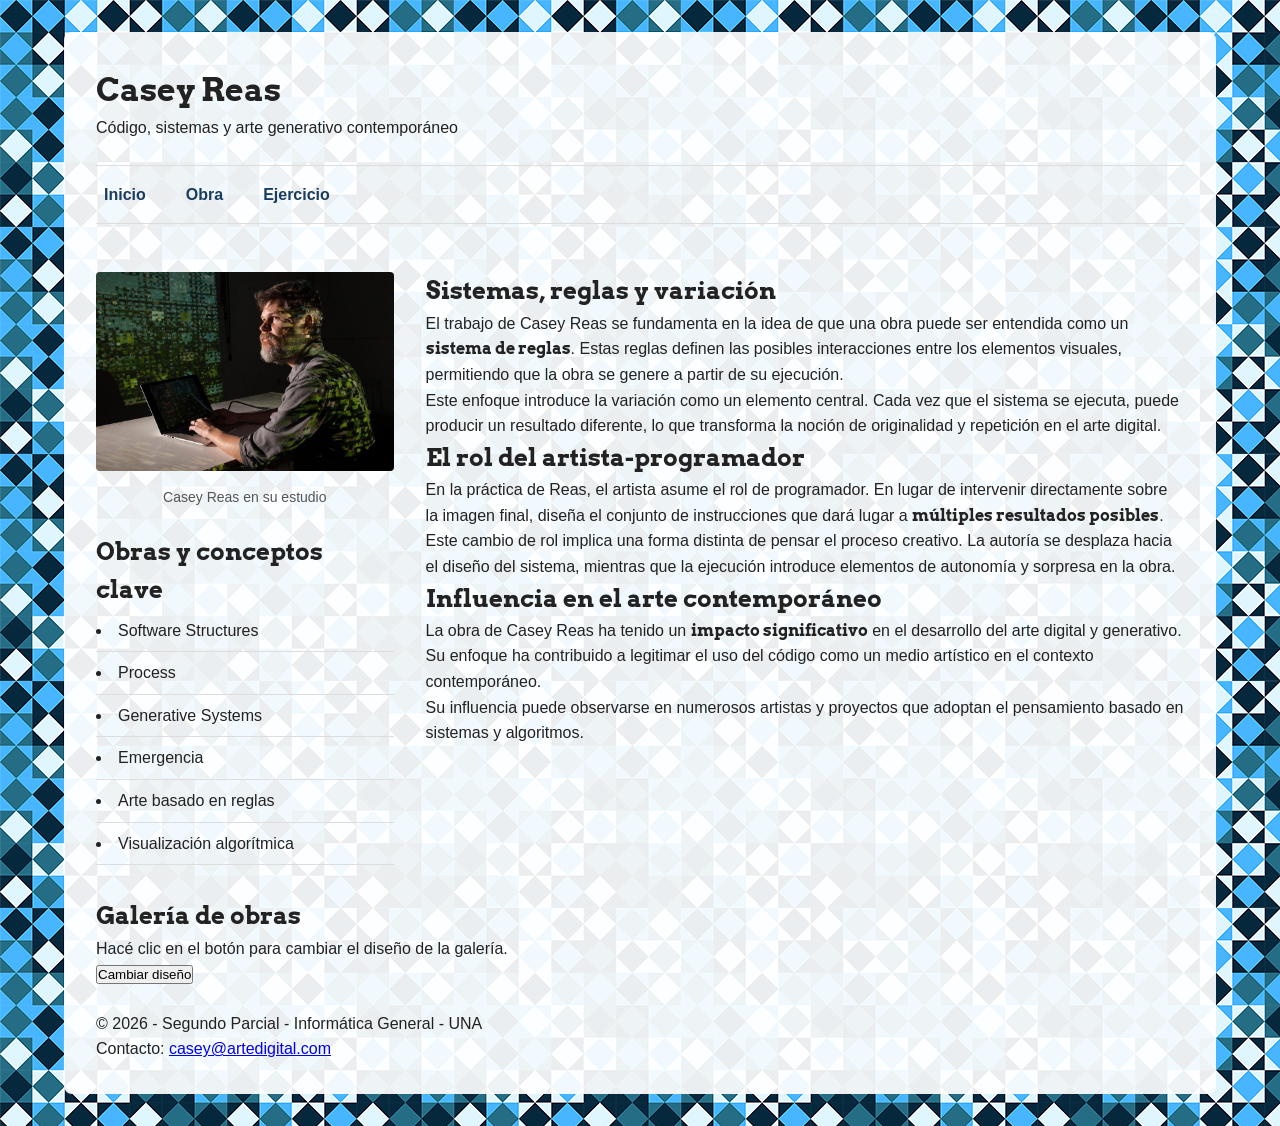
==== obra.html @ 59d0b4b2 "Formando código base html y css" ====
<!DOCTYPE html>
<html lang="es">
<head>
  <meta charset="UTF-8">
  <title>Casey Reas - Obras</title> 
  <link rel="preconnect" href="https://fonts.googleapis.com">
  <link rel="preconnect" href="https://fonts.gstatic.com" crossorigin>
  <link href="https://fonts.googleapis.com/css2?family=Arvo:ital,wght@0,400;0,700;1,400;1,700&display=swap" rel="stylesheet">
  <link rel="stylesheet" href="css/estilos.css">
</head>
<body>
<div class="contenedor">

    <header>
      <h1>Casey Reas</h1>
      <p>Código, sistemas y arte generativo contemporáneo</p>
    </header>

    <nav>
      <ul>
        <li><a href="index.html">Inicio</a></li>
        <li><a href="obra.html">Obra</a></li>
        <li><a href="ejercicio.html">Ejercicio</a></li>
      </ul>
    </nav>

    <main>
      <div class="columnas-2">

    <aside class="col-angosta">
      <figure>
        <img src="img/reas.jpg" alt="Casey Reas trabajando en su estudio">
        <figcaption>Casey Reas en su estudio</figcaption>
      </figure>

      <h2>Obras y conceptos clave</h2>
      <ul>
        <li>Software Structures</li>
        <li>Process</li>
        <li>Generative Systems</li>
        <li>Emergencia</li>
        <li>Arte basado en reglas</li>
        <li>Visualización algorítmica</li>
      </ul>
    </aside>

    <section class="col-ancha">

      <article>
        <h2>Sistemas, reglas y variación</h2>
        <p>El trabajo de Casey Reas se fundamenta en la idea de que una obra puede ser entendida como un <strong>sistema de reglas</strong>. Estas reglas definen las posibles interacciones entre los elementos visuales, permitiendo que la obra se genere a partir de su ejecución.</p>
        <p>Este enfoque introduce la variación como un elemento central. Cada vez que el sistema se ejecuta, puede producir un resultado diferente, lo que transforma la noción de originalidad y repetición en el arte digital.</p>
      </article>

      <article>
        <h2>El rol del artista-programador</h2>
        <p>En la práctica de Reas, el artista asume el rol de programador. En lugar de intervenir directamente sobre la imagen final, diseña el conjunto de instrucciones que dará lugar a <strong>múltiples resultados posibles</strong>.</p>
        <p>Este cambio de rol implica una forma distinta de pensar el proceso creativo. La autoría se desplaza hacia el diseño del sistema, mientras que la ejecución introduce elementos de autonomía y sorpresa en la obra.</p>
      </article>

      <article>
        <h2>Influencia en el arte contemporáneo</h2>
        <p>La obra de Casey Reas ha tenido un <strong>impacto significativo</strong> en el desarrollo del arte digital y generativo. Su enfoque ha contribuido a legitimar el uso del código como un medio artístico en el contexto contemporáneo.</p>
        <p>Su influencia puede observarse en numerosos artistas y proyectos que adoptan el pensamiento basado en sistemas y algoritmos.</p>
      </article>

    </section>

  </div>

  <!-- Acá va a ir la galería generada con JS, la sumamos en el próximo paso -->
  <section id="galeria">
    <h2>Galería de obras</h2>
    <p>Hacé clic en el botón para cambiar el diseño de la galería.</p>
    <button id="btn-cambiar-diseno">Cambiar diseño</button>
    <div id="contenedor-galeria" class="galeria-obras">
      <!-- Las obras se van a insertar acá dinámicamente con JavaScript -->
    </div>
  </section>
    </main>

<footer>
  <p>&copy; 2026 - Segundo Parcial - Informática General - UNA</p>
  <p>Contacto: <a href="mailto:casey@artedigital.com">casey@artedigital.com</a></p>
</footer>
</div>
<script src="js/galeria.js" defer></script>
</body>
</html>
---- css/estilos.css ----
/* ===== RESET BÁSICO ===== */
* {
  margin: 0;
  padding: 0;
  box-sizing: border-box;
}

/* ===== TIPOGRAFÍA BASE ===== */
body {
  font-family: Arial, Helvetica, sans-serif;
  font-size: 1rem;
  line-height: 1.6;
  color: #222222;
}

h1, h2, h3, strong, blockquote {
  font-family: 'Arvo', serif;
}

/* ===== FONDO Y CENTRADO GENERAL ===== */
body {
  display: flex;
  justify-content: center;
  background-image: url('../img/fondo.png');
  background-repeat: repeat;
  min-height: 100vh;
}

/* ===== CONTENEDOR PRINCIPAL ===== */
.contenedor {
  width: 90%;
  max-width: 75rem;
  display: flex;
  flex-direction: column;
  gap: 1.5rem;
  background-color: rgba(255, 255, 255, 0.92);
  margin: 2rem 0;
  padding: 2rem;
  border-radius: 0.5rem;
}

/* ===== LAYOUT 2 COLUMNAS (obra.html) ===== */
.columnas-2 {
  display: flex;
  flex-direction: row;
  flex-wrap: wrap;
  gap: 2rem;
  margin-bottom: 2rem;
}

.col-angosta {
  flex: 1 1 25%;
}

.col-ancha {
  flex: 2 1 65%;
}

/* ===== IMAGEN Y FIGURE ===== */
figure {
  margin-bottom: 1.5rem;
}

figure img {
  width: 100%;
  height: auto;
  border-radius: 0.25rem;
}

figcaption {
  font-size: 0.875rem;
  color: #555555;
  margin-top: 0.5rem;
  text-align: center;
}

/* ===== LISTA "OBRAS Y CONCEPTOS CLAVE" ===== */
.col-angosta ul {
  list-style-position: inside;
  padding-left: 0;
}

.col-angosta li {
  padding: 0.5rem 0;
  border-bottom: 1px solid #dddddd;
}

/* ===== NAV HORIZONTAL ===== */
nav ul {
  display: flex;
  flex-direction: row;
  list-style: none;
  gap: 1.5rem;
  padding: 1rem 0;
  border-top: 1px solid #dddddd;
  border-bottom: 1px solid #dddddd;
  margin-bottom: 1.5rem;
}

nav a {
  text-decoration: none;
  color: #1a3c5e;
  font-weight: bold;
  padding: 0.25rem 0.5rem;
  transition: color 0.2s ease;
}

nav a:hover {
  color: #4aa8e0;
}

nav a:visited {
  color: #1a3c5e; /* para que no se vea "gastado" en violeta al visitarlo */
}
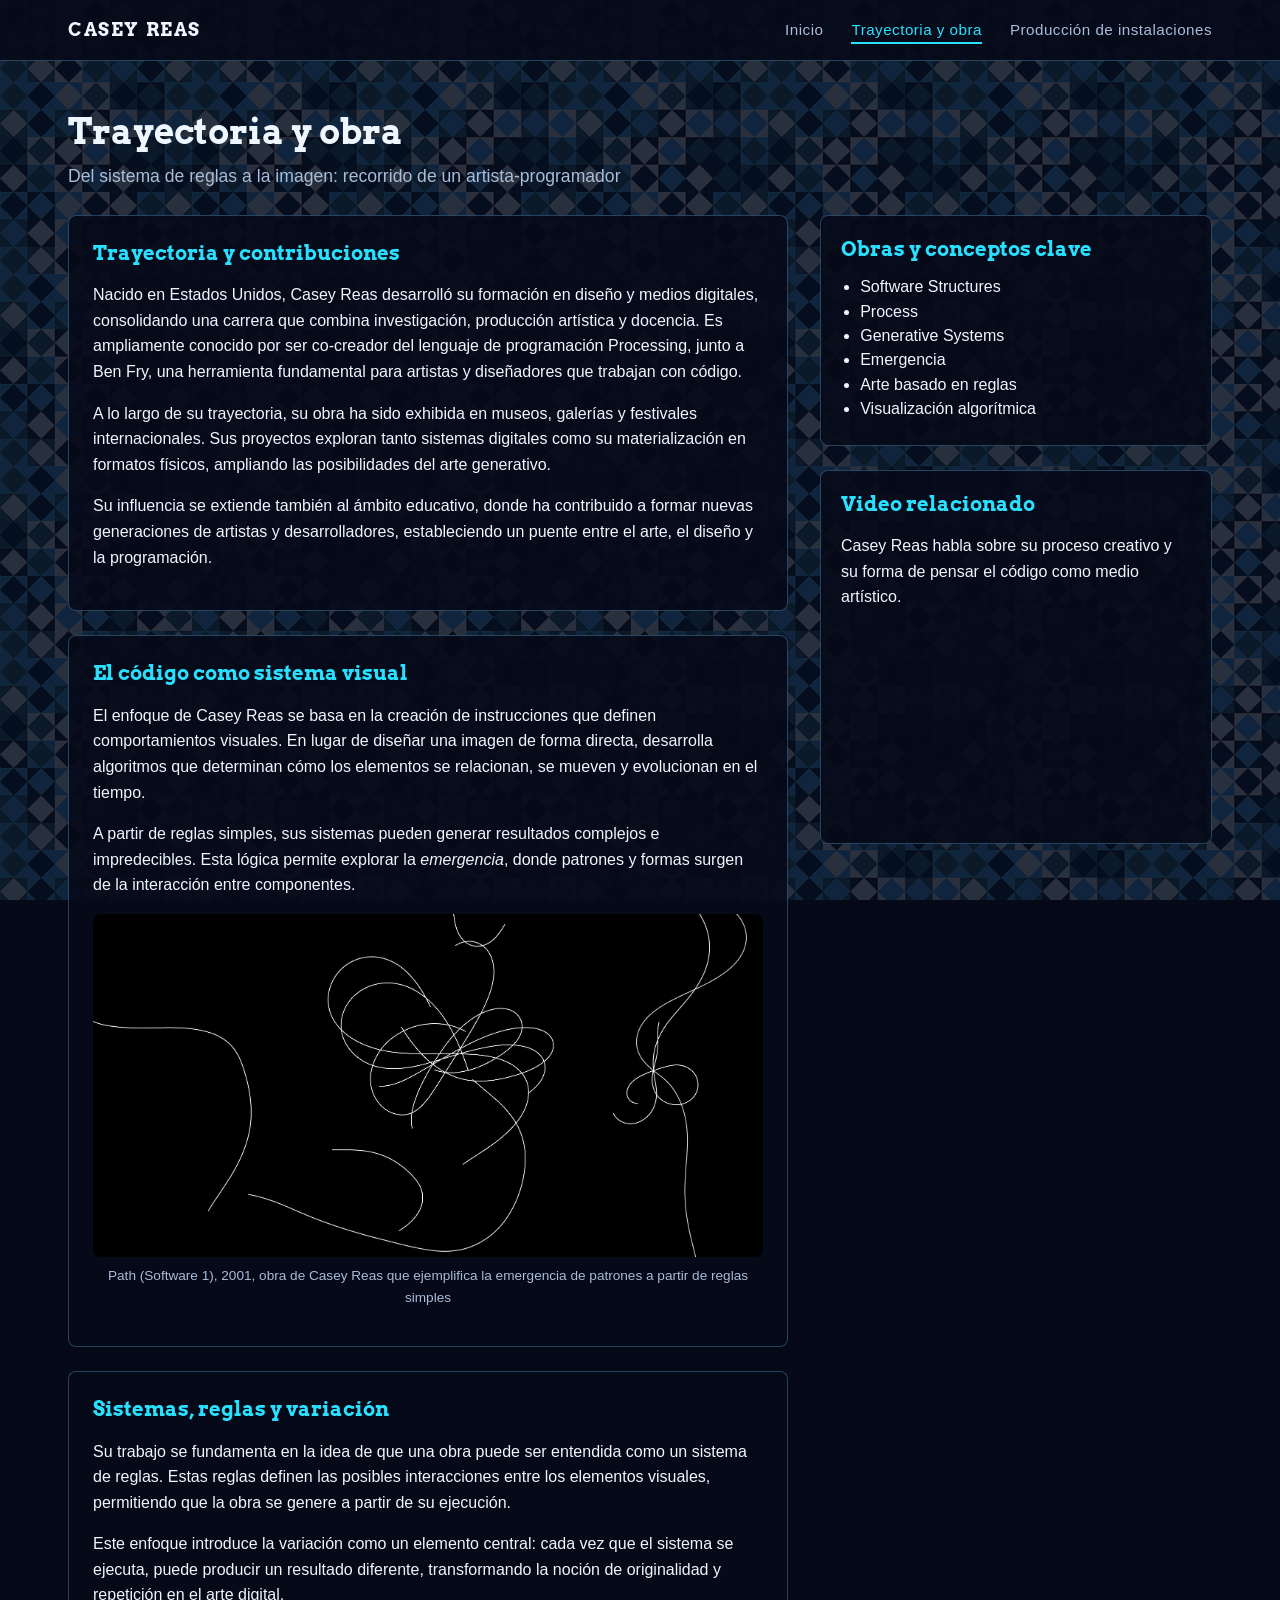
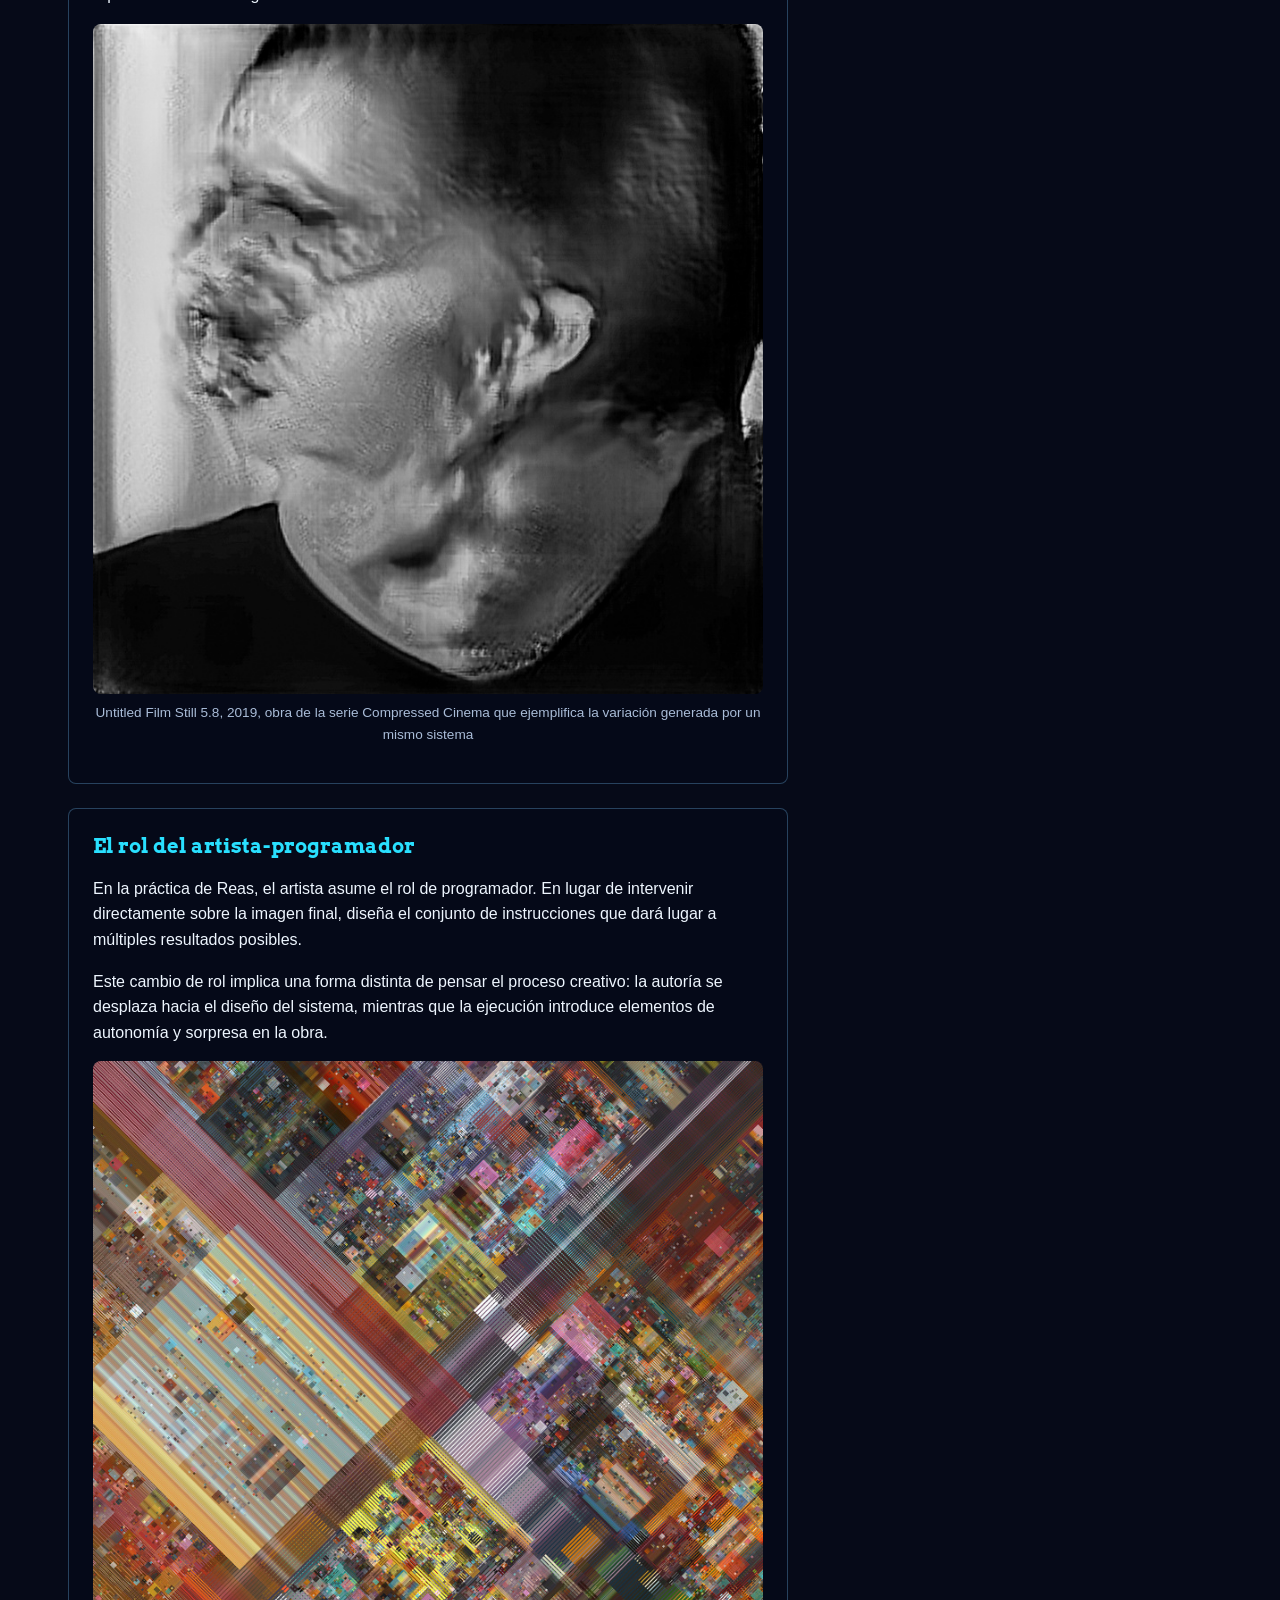
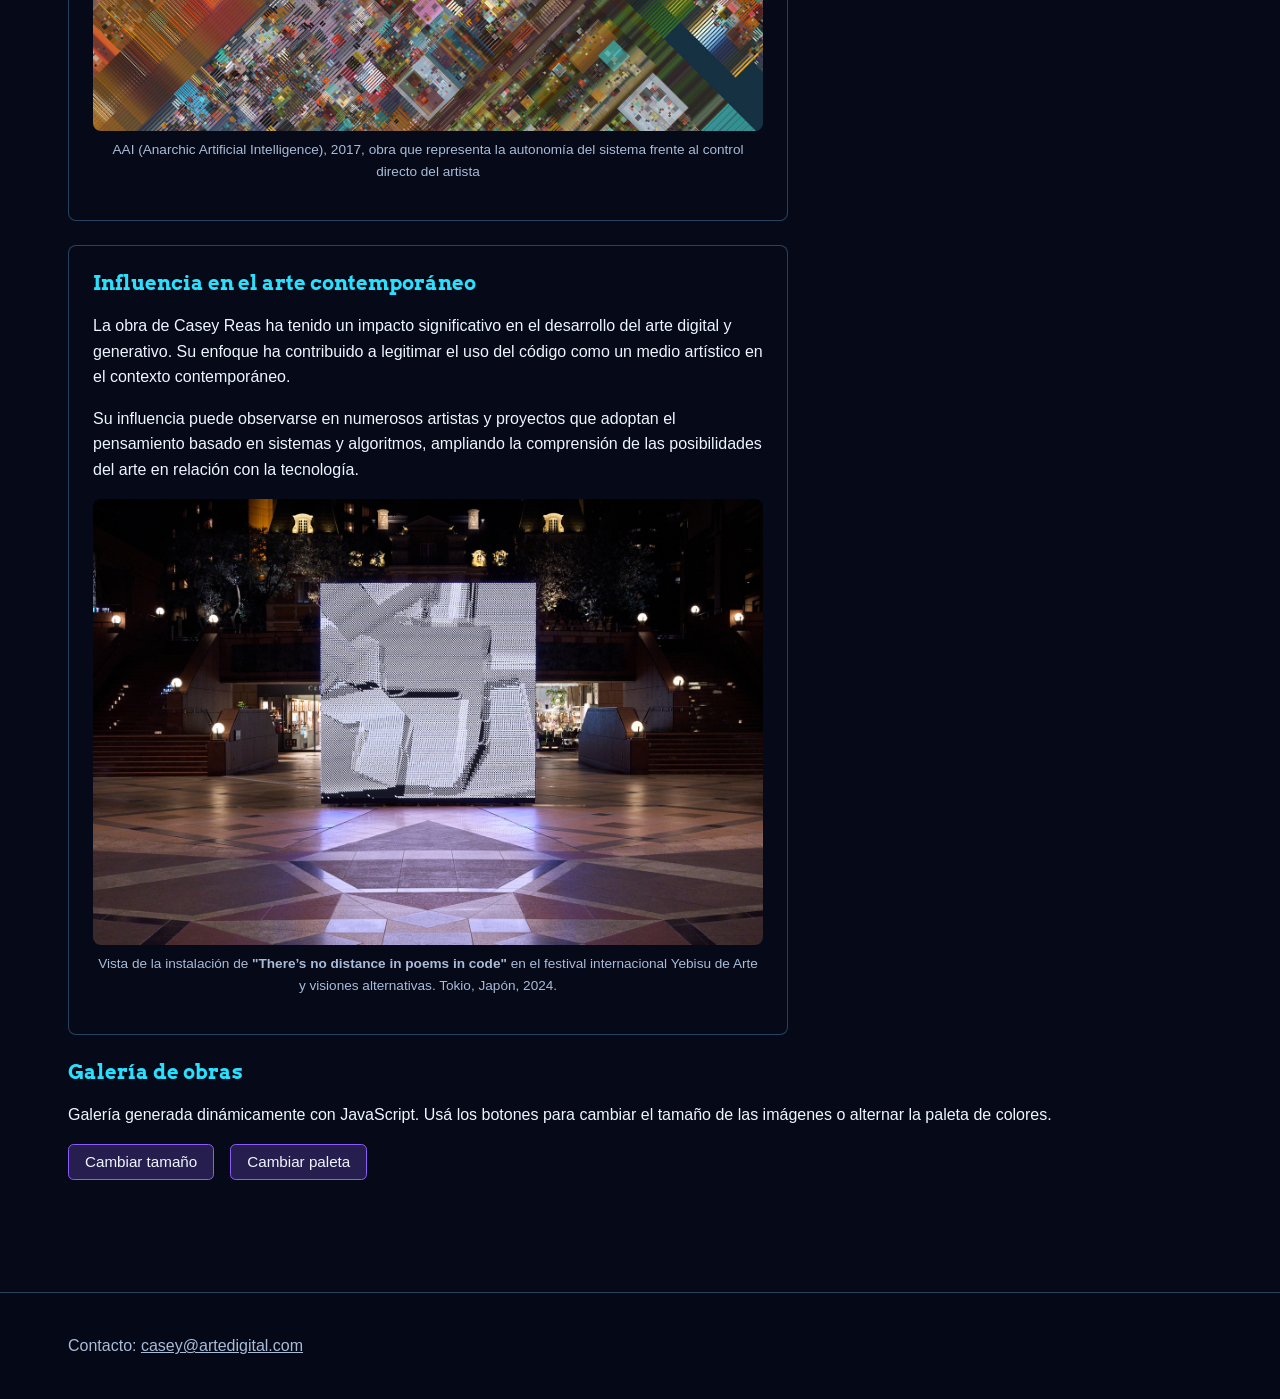
==== commit c58116d3: "Agregar imágenes nuevas y completar código obra.html" ====
--- a/obra.html
+++ b/obra.html
@@ -2,88 +2,139 @@
 <html lang="es">
 <head>
   <meta charset="UTF-8">
-  <title>Casey Reas - Obras</title> 
+  <title>Casey Reas | Trayectoria y obra</title>
+  <meta name="description" content="Trayectoria de Casey Reas, su enfoque sobre el código como sistema visual y una galería de sus obras.">
   <link rel="preconnect" href="https://fonts.googleapis.com">
-  <link rel="preconnect" href="https://fonts.gstatic.com" crossorigin>
-  <link href="https://fonts.googleapis.com/css2?family=Arvo:ital,wght@0,400;0,700;1,400;1,700&display=swap" rel="stylesheet">
+  <link href="https://fonts.googleapis.com/css2?family=Arvo:wght@400;700&display=swap" rel="stylesheet">
   <link rel="stylesheet" href="css/estilos.css">
 </head>
 <body>
-<div class="contenedor">
 
-    <header>
-      <h1>Casey Reas</h1>
-      <p>Código, sistemas y arte generativo contemporáneo</p>
-    </header>
+  <header class="sitio-header">
+    <div class="contenedor cabecera-flex">
+      <p class="marca">CASEY REAS</p>
+      <nav class="menu-principal" aria-label="Navegación principal">
+        <ul>
+          <li><a href="index.html">Inicio</a></li>
+          <li><a href="obra.html" class="activo">Trayectoria y obra</a></li>
+          <li><a href="produccion.html">Producción de instalaciones</a></li>
+        </ul>
+      </nav>
+    </div>
+  </header>
 
-    <nav>
-      <ul>
-        <li><a href="index.html">Inicio</a></li>
-        <li><a href="obra.html">Obra</a></li>
-        <li><a href="ejercicio.html">Ejercicio</a></li>
-      </ul>
-    </nav>
+  <main class="contenedor">
 
-    <main>
-      <div class="columnas-2">
+    <h1>Trayectoria y obra</h1>
+    <p class="subtitulo">Del sistema de reglas a la imagen: recorrido de un artista-programador</p>
 
-    <aside class="col-angosta">
-      <figure>
-        <img src="img/reas.jpg" alt="Casey Reas trabajando en su estudio">
-        <figcaption>Casey Reas en su estudio</figcaption>
-      </figure>
+    <!-- Layout de 2 columnas de ancho diferente -->
+    <div class="grid-2-columnas">
 
-      <h2>Obras y conceptos clave</h2>
-      <ul>
-        <li>Software Structures</li>
-        <li>Process</li>
-        <li>Generative Systems</li>
-        <li>Emergencia</li>
-        <li>Arte basado en reglas</li>
-        <li>Visualización algorítmica</li>
-      </ul>
-    </aside>
+      <article class="columna-principal">
 
-    <section class="col-ancha">
+        <section>
+          <h2>Trayectoria y contribuciones</h2>
+          <p>Nacido en Estados Unidos, Casey Reas desarrolló su formación en diseño y medios digitales, consolidando una carrera que combina investigación, producción artística y docencia. Es ampliamente conocido por ser co-creador del lenguaje de programación Processing, junto a Ben Fry, una herramienta fundamental para artistas y diseñadores que trabajan con código.</p>
+          <p>A lo largo de su trayectoria, su obra ha sido exhibida en museos, galerías y festivales internacionales. Sus proyectos exploran tanto sistemas digitales como su materialización en formatos físicos, ampliando las posibilidades del arte generativo.</p>
+          <p>Su influencia se extiende también al ámbito educativo, donde ha contribuido a formar nuevas generaciones de artistas y desarrolladores, estableciendo un puente entre el arte, el diseño y la programación.</p>
+        </section>
 
-      <article>
-        <h2>Sistemas, reglas y variación</h2>
-        <p>El trabajo de Casey Reas se fundamenta en la idea de que una obra puede ser entendida como un <strong>sistema de reglas</strong>. Estas reglas definen las posibles interacciones entre los elementos visuales, permitiendo que la obra se genere a partir de su ejecución.</p>
-        <p>Este enfoque introduce la variación como un elemento central. Cada vez que el sistema se ejecuta, puede producir un resultado diferente, lo que transforma la noción de originalidad y repetición en el arte digital.</p>
+        <section>
+          <h2>El código como sistema visual</h2>
+          <p>El enfoque de Casey Reas se basa en la creación de instrucciones que definen comportamientos visuales. En lugar de diseñar una imagen de forma directa, desarrolla algoritmos que determinan cómo los elementos se relacionan, se mueven y evolucionan en el tiempo.</p>
+          <p>A partir de reglas simples, sus sistemas pueden generar resultados complejos e impredecibles. Esta lógica permite explorar la <em>emergencia</em>, donde patrones y formas surgen de la interacción entre componentes.</p>
+                <div class="foto-inline">
+          <img src="img/reas-7.jpg" alt="Path, obra de Casey Reas que ejemplifica la emergencia de patrones a partir de reglas simples">
+           <p class="pie-foto">Path (Software 1), 2001, obra de Casey Reas que ejemplifica la emergencia de patrones a partir de reglas simples</p>
+        </div>
+        </section>
+
+
+
+        <section>
+          <h2>Sistemas, reglas y variación</h2>
+          <p>Su trabajo se fundamenta en la idea de que una obra puede ser entendida como un sistema de reglas. Estas reglas definen las posibles interacciones entre los elementos visuales, permitiendo que la obra se genere a partir de su ejecución.</p>
+          <p>Este enfoque introduce la variación como un elemento central: cada vez que el sistema se ejecuta, puede producir un resultado diferente, transformando la noción de originalidad y repetición en el arte digital.</p>
+          <div class="foto-inline">
+            <img src="img/reas-4.jpg" alt="Untitled Film Still 5.8, obra de la serie Compressed Cinema que ejemplifica la variación generada por un mismo sistema">
+           <p class="pie-foto">Untitled Film Still 5.8, 2019, obra de la serie Compressed Cinema que ejemplifica la variación generada por un mismo sistema</p>
+          </div>
+        </section>
+
+        <section>
+          <h2>El rol del artista-programador</h2>
+          <p>En la práctica de Reas, el artista asume el rol de programador. En lugar de intervenir directamente sobre la imagen final, diseña el conjunto de instrucciones que dará lugar a múltiples resultados posibles.</p>
+          <p>Este cambio de rol implica una forma distinta de pensar el proceso creativo: la autoría se desplaza hacia el diseño del sistema, mientras que la ejecución introduce elementos de autonomía y sorpresa en la obra.</p>
+          <div class="foto-inline">
+            <img src="img/reas-5.jpg" alt="AAI (Anarchic Artificial Intelligence), obra que representa la autonomía del sistema frente al control directo del artista">
+            <p class="pie-foto">AAI (Anarchic Artificial Intelligence), 2017, obra que representa la autonomía del sistema frente al control directo del artista</p>
+          </div>
+        </section>
+
+        <section>
+          <h2>Influencia en el arte contemporáneo</h2>
+          <p>La obra de Casey Reas ha tenido un impacto significativo en el desarrollo del arte digital y generativo. Su enfoque ha contribuido a legitimar el uso del código como un medio artístico en el contexto contemporáneo.</p>
+          <p>Su influencia puede observarse en numerosos artistas y proyectos que adoptan el pensamiento basado en sistemas y algoritmos, ampliando la comprensión de las posibilidades del arte en relación con la tecnología.</p>
+           <div class="foto-inline">
+            <img src="img/reas-6.jpg" alt="There's No Distance in Poems in Code, obra reciente de Casey Reas que muestra la vigencia de su trabajo en el arte contemporáneo">
+            <p class="pie-foto">Vista de la instalación de <strong>"There’s no distance in poems in code"</strong> en el festival internacional Yebisu de Arte y visiones alternativas. Tokio, Japón, 2024.</p>
+          </div>
+        </section>
+
       </article>
 
-      <article>
-        <h2>El rol del artista-programador</h2>
-        <p>En la práctica de Reas, el artista asume el rol de programador. En lugar de intervenir directamente sobre la imagen final, diseña el conjunto de instrucciones que dará lugar a <strong>múltiples resultados posibles</strong>.</p>
-        <p>Este cambio de rol implica una forma distinta de pensar el proceso creativo. La autoría se desplaza hacia el diseño del sistema, mientras que la ejecución introduce elementos de autonomía y sorpresa en la obra.</p>
-      </article>
+      <aside class="columna-lateral">
 
-      <article>
-        <h2>Influencia en el arte contemporáneo</h2>
-        <p>La obra de Casey Reas ha tenido un <strong>impacto significativo</strong> en el desarrollo del arte digital y generativo. Su enfoque ha contribuido a legitimar el uso del código como un medio artístico en el contexto contemporáneo.</p>
-        <p>Su influencia puede observarse en numerosos artistas y proyectos que adoptan el pensamiento basado en sistemas y algoritmos.</p>
-      </article>
+        <div class="panel-lateral">
+          <h2>Obras y conceptos clave</h2>
+          <ul class="lista-obras">
+            <li>Software Structures</li>
+            <li>Process</li>
+            <li>Generative Systems</li>
+            <li>Emergencia</li>
+            <li>Arte basado en reglas</li>
+            <li>Visualización algorítmica</li>
+          </ul>
+        </div>
 
+      <div class="panel-lateral">
+        <h2>Video relacionado</h2>
+        <p>Casey Reas habla sobre su proceso creativo y su forma de pensar el código como medio artístico.</p>
+        <div class="video-wrapper">
+      <iframe
+        src="https://www.youtube.com/embed/lu51j9V-ti0"
+        title="Casey Reas habla sobre arte generativo"
+        allowfullscreen>
+      </iframe>
+      </div>
+      </div>
+
+      </aside>
+
+    </div>
+
+    <!-- Funcionalidad JS: galería de obras (galeria.js) -->
+    <section>
+      <h2>Galería de obras</h2>
+      <p>Galería generada dinámicamente con JavaScript. Usá los botones para cambiar el tamaño de las imágenes o alternar la paleta de colores.</p>
+
+      <div class="controles-galeria">
+        <button id="btn-tamano" type="button">Cambiar tamaño</button>
+        <button id="btn-paleta" type="button">Cambiar paleta</button>
+      </div>
+
+      <div id="galeria" class="galeria" aria-live="polite"></div>
     </section>
 
-  </div>
+  </main>
 
-  <!-- Acá va a ir la galería generada con JS, la sumamos en el próximo paso -->
-  <section id="galeria">
-    <h2>Galería de obras</h2>
-    <p>Hacé clic en el botón para cambiar el diseño de la galería.</p>
-    <button id="btn-cambiar-diseno">Cambiar diseño</button>
-    <div id="contenedor-galeria" class="galeria-obras">
-      <!-- Las obras se van a insertar acá dinámicamente con JavaScript -->
+  <footer class="sitio-footer">
+    <div class="contenedor pie-flex">
+      <p>Contacto: <a href="mailto:casey@artedigital.com">casey@artedigital.com</a></p>
     </div>
-  </section>
-    </main>
+  </footer>
 
-<footer>
-  <p>&copy; 2026 - Segundo Parcial - Informática General - UNA</p>
-  <p>Contacto: <a href="mailto:casey@artedigital.com">casey@artedigital.com</a></p>
-</footer>
-</div>
-<script src="js/galeria.js" defer></script>
+  <script src="js/galeria.js"></script>
 </body>
 </html>
--- a/css/estilos.css
+++ b/css/estilos.css
@@ -1,114 +1,526 @@
-/* ===== RESET BÁSICO ===== */
+/* =========================================================
+   Casey Reas — hoja de estilos compartida
+   Paleta inspirada en su estética de código y sistemas
+   generativos: fondo oscuro tipo terminal, cian y un acento
+   dorado/verde tomado de sus imágenes de glitch y pixel-art.
+   ========================================================= */
+
+/* ---------- Reset básico ---------- */
 * {
+  box-sizing: border-box;
+}
+
+body {
+  margin: 0;
+  font-family: Arial, Helvetica, sans-serif;
+  color: #eef6ff;
+  background-color: #060a18;
+  display: flex;
+  flex-direction: column;
+  align-items: center;
+  min-height: 100vh;
+  position: relative;
+}
+
+/* El patrón de fondo se muestra como una textura sutil y fija,
+   detrás de todo el contenido, para que siga siendo visible
+   (punto 16) sin afectar la legibilidad del texto. */
+body::before {
+  content: "";
+  position: fixed;
+  inset: 0;
+  background-image: url("../img/fondo.png");
+  background-repeat: repeat;
+  background-size: 12rem;
+  opacity: 0.16;
+  z-index: -1;
+}
+
+img {
+  max-width: 100%;
+  display: block;
+}
+
+a {
+  color: #29e0ff;
+}
+
+/* ---------- Contenedor centrado (flexbox) ---------- */
+.contenedor {
+  width: 100%;
+  max-width: 74rem;
+  padding: 1.5rem 1.25rem;
+  display: flex;
+  flex-direction: column;
+  align-items: stretch;
+}
+
+/* ---------- Encabezado ---------- */
+.sitio-header {
+  width: 100%;
+  background-color: rgba(6, 10, 24, 0.92);
+  border-bottom: 1px solid rgba(120, 200, 255, 0.3);
+  position: sticky;
+  top: 0;
+  z-index: 10;
+  display: flex;
+  justify-content: center;
+}
+
+.cabecera-flex {
+  flex-direction: row;
+  justify-content: space-between;
+  align-items: center;
+  padding-top: 1rem;
+  padding-bottom: 1rem;
+}
+
+.marca {
+  font-family: 'Arvo', serif;
+  font-weight: 700;
+  letter-spacing: 0.1rem;
+  font-size: 1.1rem;
+  margin: 0;
+}
+
+/* Menú de navegación horizontal, igual en las tres páginas */
+.menu-principal ul {
+  list-style: none;
+  display: flex;
+  flex-direction: row;
+  gap: 1.75rem;
   margin: 0;
   padding: 0;
-  box-sizing: border-box;
-}
-
-/* ===== TIPOGRAFÍA BASE ===== */
-body {
+}
+
+.menu-principal a {
+  text-decoration: none;
+  color: #a9bcd8;
+  font-size: 0.95rem;
+  letter-spacing: 0.03rem;
+  padding-bottom: 0.25rem;
+  border-bottom: 2px solid transparent;
+  transition: color 0.2s ease, border-color 0.2s ease;
+}
+
+.menu-principal a:hover,
+.menu-principal a.activo {
+  color: #29e0ff;
+  border-bottom-color: #29e0ff;
+}
+
+/* ---------- Tipografía general ---------- */
+h1, h2, h3 {
+  font-family: 'Arvo', serif;
+  line-height: 1.3;
+}
+
+h1 {
+  font-size: 2.2rem;
+  margin-bottom: 0.5rem;
+}
+
+h2 {
+  font-size: 1.25rem;
+  color: #29e0ff;
+  margin-top: 0;
+}
+
+h3 {
+  font-size: 1rem;
+}
+
+.subtitulo {
+  color: #a9bcd8;
+  font-size: 1.1rem;
+  margin-top: 0;
+  margin-bottom: 1.5rem;
+}
+
+p {
+  line-height: 1.6;
+  font-size: 1rem;
+}
+
+/* ---------- Intro (inicio) ---------- */
+.intro {
+  text-align: center;
+  padding: 2rem 0 1rem;
+}
+
+.cita-destacada {
+  font-family: 'Arvo', serif;
+  font-size: 1.05rem;
+  max-width: 40rem;
+  margin: 1.5rem auto 0;
+  padding: 1.25rem 1.5rem;
+  border-left: 3px solid #ffb84d;
+  background-color: rgba(6, 10, 24, 0.88);
+  text-align: left;
+}
+
+.cita-destacada cite {
+  display: block;
+  margin-top: 0.75rem;
+  font-family: Arial, Helvetica, sans-serif;
+  font-style: normal;
+  font-size: 0.9rem;
+  color: #a9bcd8;
+}
+
+
+/* ---------- Layout de 3 columnas iguales (Inicio) ---------- */
+.grid-3-columnas {
+  display: flex;
+  flex-direction: row;
+  flex-wrap: wrap;
+  gap: 1.5rem;
+  margin-bottom: 2rem;
+}
+
+.grid-3-columnas .columna {
+  flex: 1 1 0;
+  min-width: 16rem;
+  background-color: rgba(6, 10, 24, 0.88);
+  border: 1px solid rgba(120, 200, 255, 0.3);
+  border-radius: 0.5rem;
+  padding: 1.5rem;
+}
+
+.foto-inline img {
+  border-radius: 0.5rem;
+  margin-bottom: 0.5rem;
+}
+
+.pie-foto {
+  font-size: 0.85rem;
+  color: #a9bcd8;
+  text-align: center;
+  margin-top: 0.5rem;
+}
+
+.enlace-boton {
+  display: inline-block;
+  margin-top: 1rem;
+  text-decoration: none;
+  font-family: 'Arvo', serif;
+  font-size: 0.85rem;
+  color: #060a18;
+  background-color: #29e0ff;
+  padding: 0.6rem 1rem;
+  border-radius: 0.35rem;
+}
+
+/* ---------- Layout de 2 columnas de ancho diferente (Obra) ---------- */
+.grid-2-columnas {
+  display: flex;
+  flex-direction: row;
+  flex-wrap: wrap;
+  gap: 2rem;
+  align-items: flex-start;
+}
+
+.columna-principal {
+  flex: 2 1 28rem;
+}
+
+.columna-principal section {
+  background-color: rgba(6, 10, 24, 0.88);
+  border: 1px solid rgba(120, 200, 255, 0.3);
+  border-radius: 0.5rem;
+  padding: 1.5rem;
+  margin-bottom: 1.5rem;
+}
+
+.columna-lateral {
+  flex: 1 1 16rem;
+  display: flex;
+  flex-direction: column;
+  gap: 1.5rem;
+}
+
+.panel-lateral {
+  background-color: rgba(6, 10, 24, 0.88);
+  border: 1px solid rgba(120, 200, 255, 0.3);
+  border-radius: 0.5rem;
+  padding: 1.25rem;
+}
+
+.lista-obras {
+  margin: 0;
+  padding-left: 1.2rem;
+}
+
+.lista-obras li {
+  margin-bottom: 0.4rem;
+}
+
+/* ---------- Botones ---------- */
+button {
+  font-family: Arial, Helvetica, sans-serif;
+  font-size: 0.95rem;
+  color: #eef6ff;
+  background-color: rgba(139, 92, 246, 0.25);
+  border: 1px solid #8b5cf6;
+  border-radius: 0.35rem;
+  padding: 0.55rem 1rem;
+  cursor: pointer;
+  transition: background-color 0.2s ease, opacity 0.2s ease;
+}
+
+button:hover {
+  background-color: rgba(139, 92, 246, 0.45);
+}
+
+button:disabled {
+  opacity: 0.4;
+  cursor: not-allowed;
+}
+
+/* ---------- Dato curioso (Inicio) ---------- */
+.panel-interactivo {
+  text-align: center;
+  margin-bottom: 2rem;
+}
+
+.panel-interactivo button {
+  margin-top: 0.5rem;
+}
+
+/* ---------- Galería (Obra) ---------- */
+.controles-galeria {
+  display: flex;
+  flex-direction: row;
+  gap: 1rem;
+  margin-bottom: 1.5rem;
+}
+
+.galeria {
+  display: flex;
+  flex-direction: row;
+  flex-wrap: wrap;
+  gap: 1.5rem;
+  margin-bottom: 2rem;
+}
+
+.tarjeta-obra {
+  flex: 1 1 14rem;
+  max-width: 16rem;
+  background-color: rgba(6, 10, 24, 0.88);
+  border: 1px solid rgba(120, 200, 255, 0.3);
+  border-radius: 0.5rem;
+  overflow: hidden;
+  transition: max-width 0.3s ease, filter 0.3s ease;
+}
+
+.tarjeta-obra img {
+  width: 100%;
+  height: 11rem;
+  object-fit: cover;
+}
+
+.tarjeta-obra .info-obra {
+  padding: 0.9rem 1rem;
+}
+
+.tarjeta-obra h3 {
+  margin: 0 0 0.25rem;
+  color: #eef6ff;
+}
+
+.tarjeta-obra p {
+  margin: 0;
+  color: #a9bcd8;
+  font-size: 0.9rem;
+}
+
+/* ---------- Página de ejercicio ---------- */
+.instrucciones {
+  background-color: rgba(6, 10, 24, 0.88);
+  border: 1px solid rgba(120, 200, 255, 0.3);
+  border-radius: 0.5rem;
+  padding: 1.5rem;
+  margin-bottom: 1.5rem;
+}
+
+.paso-ejercicio {
+  background-color: rgba(6, 10, 24, 0.88);
+  border: 1px solid rgba(120, 200, 255, 0.3);
+  border-radius: 0.5rem;
+  padding: 1.5rem;
+  margin-bottom: 1.5rem;
+}
+
+.paso-ejercicio.oculto {
+  display: none;
+}
+
+.paso-ejercicio h2 {
+  display: flex;
+  align-items: center;
+  gap: 0.6rem;
+}
+
+.paso-ejercicio .numero-paso {
+  font-family: 'Arvo', serif;
+  background-color: #29e0ff;
+  color: #060a18;
+  border-radius: 999px;
+  width: 1.8rem;
+  height: 1.8rem;
+  display: flex;
+  align-items: center;
+  justify-content: center;
+  font-size: 0.9rem;
+}
+
+.campo-formulario {
+  display: flex;
+  flex-direction: column;
+  margin-bottom: 1rem;
+  max-width: 24rem;
+}
+
+.campo-formulario label {
+  font-size: 0.9rem;
+  color: #a9bcd8;
+  margin-bottom: 0.3rem;
+}
+
+.campo-formulario input {
   font-family: Arial, Helvetica, sans-serif;
   font-size: 1rem;
-  line-height: 1.6;
-  color: #222222;
-}
-
-h1, h2, h3, strong, blockquote {
-  font-family: 'Arvo', serif;
-}
-
-/* ===== FONDO Y CENTRADO GENERAL ===== */
-body {
+  padding: 0.5rem 0.6rem;
+  border-radius: 0.3rem;
+  border: 1px solid rgba(120, 200, 255, 0.3);
+  background-color: rgba(255, 255, 255, 0.06);
+  color: #eef6ff;
+}
+
+.campo-formulario input:disabled {
+  opacity: 0.5;
+}
+
+.mensaje-error {
+  color: #ffb84d;
+  font-size: 0.85rem;
+  min-height: 1.2rem;
+  margin: 0 0 0.75rem;
+}
+
+.contador-carga {
+  font-size: 0.9rem;
+  color: #a9bcd8;
+  margin-bottom: 0.75rem;
+}
+
+.lista-instalaciones {
+  list-style: none;
+  margin: 0 0 1rem;
+  padding: 0;
+}
+
+.lista-instalaciones li {
+  background-color: rgba(255, 255, 255, 0.05);
+  border: 1px solid rgba(120, 200, 255, 0.3);
+  border-radius: 0.3rem;
+  padding: 0.6rem 0.9rem;
+  margin-bottom: 0.5rem;
+  font-size: 0.9rem;
+}
+
+.panel-resultados {
+  display: flex;
+  flex-direction: column;
+  gap: 0.75rem;
+}
+
+.resultado-item {
+  background-color: rgba(41, 224, 255, 0.08);
+  border: 1px solid rgba(120, 200, 255, 0.3);
+  border-radius: 0.4rem;
+  padding: 1rem;
+}
+
+.resultado-item h3 {
+  color: #29e0ff;
+  margin: 0 0 0.4rem;
+}
+
+.resultado-item p {
+  margin: 0;
+}
+
+.intro-ejercicio {
+  background-color: rgba(6, 10, 24, 0.6); /* más sutil que .instrucciones, para diferenciarla visualmente */
+  border-left: 3px solid #29e0ff;
+  padding: 1.25rem 1.5rem;
+  margin-bottom: 1.5rem;
+  border-radius: 0.35rem;
+}
+
+.intro-ejercicio p {
+  margin: 0;
+}
+
+/* ---------- Pie de página ---------- */
+.sitio-footer {
+  width: 100%;
+  border-top: 1px solid rgba(120, 200, 255, 0.3);
+  background-color: rgba(6, 10, 24, 0.92);
+  margin-top: 2rem;
   display: flex;
   justify-content: center;
-  background-image: url('../img/fondo.png');
-  background-repeat: repeat;
-  min-height: 100vh;
-}
-
-/* ===== CONTENEDOR PRINCIPAL ===== */
-.contenedor {
-  width: 90%;
-  max-width: 75rem;
-  display: flex;
-  flex-direction: column;
-  gap: 1.5rem;
-  background-color: rgba(255, 255, 255, 0.92);
-  margin: 2rem 0;
-  padding: 2rem;
-  border-radius: 0.5rem;
-}
-
-/* ===== LAYOUT 2 COLUMNAS (obra.html) ===== */
-.columnas-2 {
-  display: flex;
+}
+
+.pie-flex {
   flex-direction: row;
   flex-wrap: wrap;
-  gap: 2rem;
-  margin-bottom: 2rem;
-}
-
-.col-angosta {
-  flex: 1 1 25%;
-}
-
-.col-ancha {
-  flex: 2 1 65%;
-}
-
-/* ===== IMAGEN Y FIGURE ===== */
-figure {
-  margin-bottom: 1.5rem;
-}
-
-figure img {
+  justify-content: space-between;
+  gap: 0.5rem;
+  font-size: 0.85rem;
+  color: #a9bcd8;
+}
+
+.pie-flex a {
+  color: #a9bcd8;
+}
+
+/* ---------- Video ---------- */
+
+.video-wrapper {
+  position: relative;
   width: 100%;
-  height: auto;
-  border-radius: 0.25rem;
-}
-
-figcaption {
-  font-size: 0.875rem;
-  color: #555555;
-  margin-top: 0.5rem;
-  text-align: center;
-}
-
-/* ===== LISTA "OBRAS Y CONCEPTOS CLAVE" ===== */
-.col-angosta ul {
-  list-style-position: inside;
-  padding-left: 0;
-}
-
-.col-angosta li {
-  padding: 0.5rem 0;
-  border-bottom: 1px solid #dddddd;
-}
-
-/* ===== NAV HORIZONTAL ===== */
-nav ul {
-  display: flex;
-  flex-direction: row;
-  list-style: none;
-  gap: 1.5rem;
-  padding: 1rem 0;
-  border-top: 1px solid #dddddd;
-  border-bottom: 1px solid #dddddd;
-  margin-bottom: 1.5rem;
-}
-
-nav a {
-  text-decoration: none;
-  color: #1a3c5e;
-  font-weight: bold;
-  padding: 0.25rem 0.5rem;
-  transition: color 0.2s ease;
-}
-
-nav a:hover {
-  color: #4aa8e0;
-}
-
-nav a:visited {
-  color: #1a3c5e; /* para que no se vea "gastado" en violeta al visitarlo */
+  padding-bottom: 56.25%; /* mantiene proporción 16:9 sin importar el ancho */
+  height: 0;
+  overflow: hidden;
+  border-radius: 0.4rem;
+  margin-top: 0.75rem;
+}
+
+.video-wrapper iframe {
+  position: absolute;
+  top: 0;
+  left: 0;
+  width: 100%;
+  height: 100%;
+  border: none;
+}
+
+
+/* ---------- Responsive ---------- */
+@media (max-width: 40rem) {
+  .cabecera-flex {
+    flex-direction: column;
+    gap: 0.75rem;
+  }
+
+  .menu-principal ul {
+    gap: 1rem;
+    flex-wrap: wrap;
+  }
+
+  h1 {
+    font-size: 1.7rem;
+  }
 }
